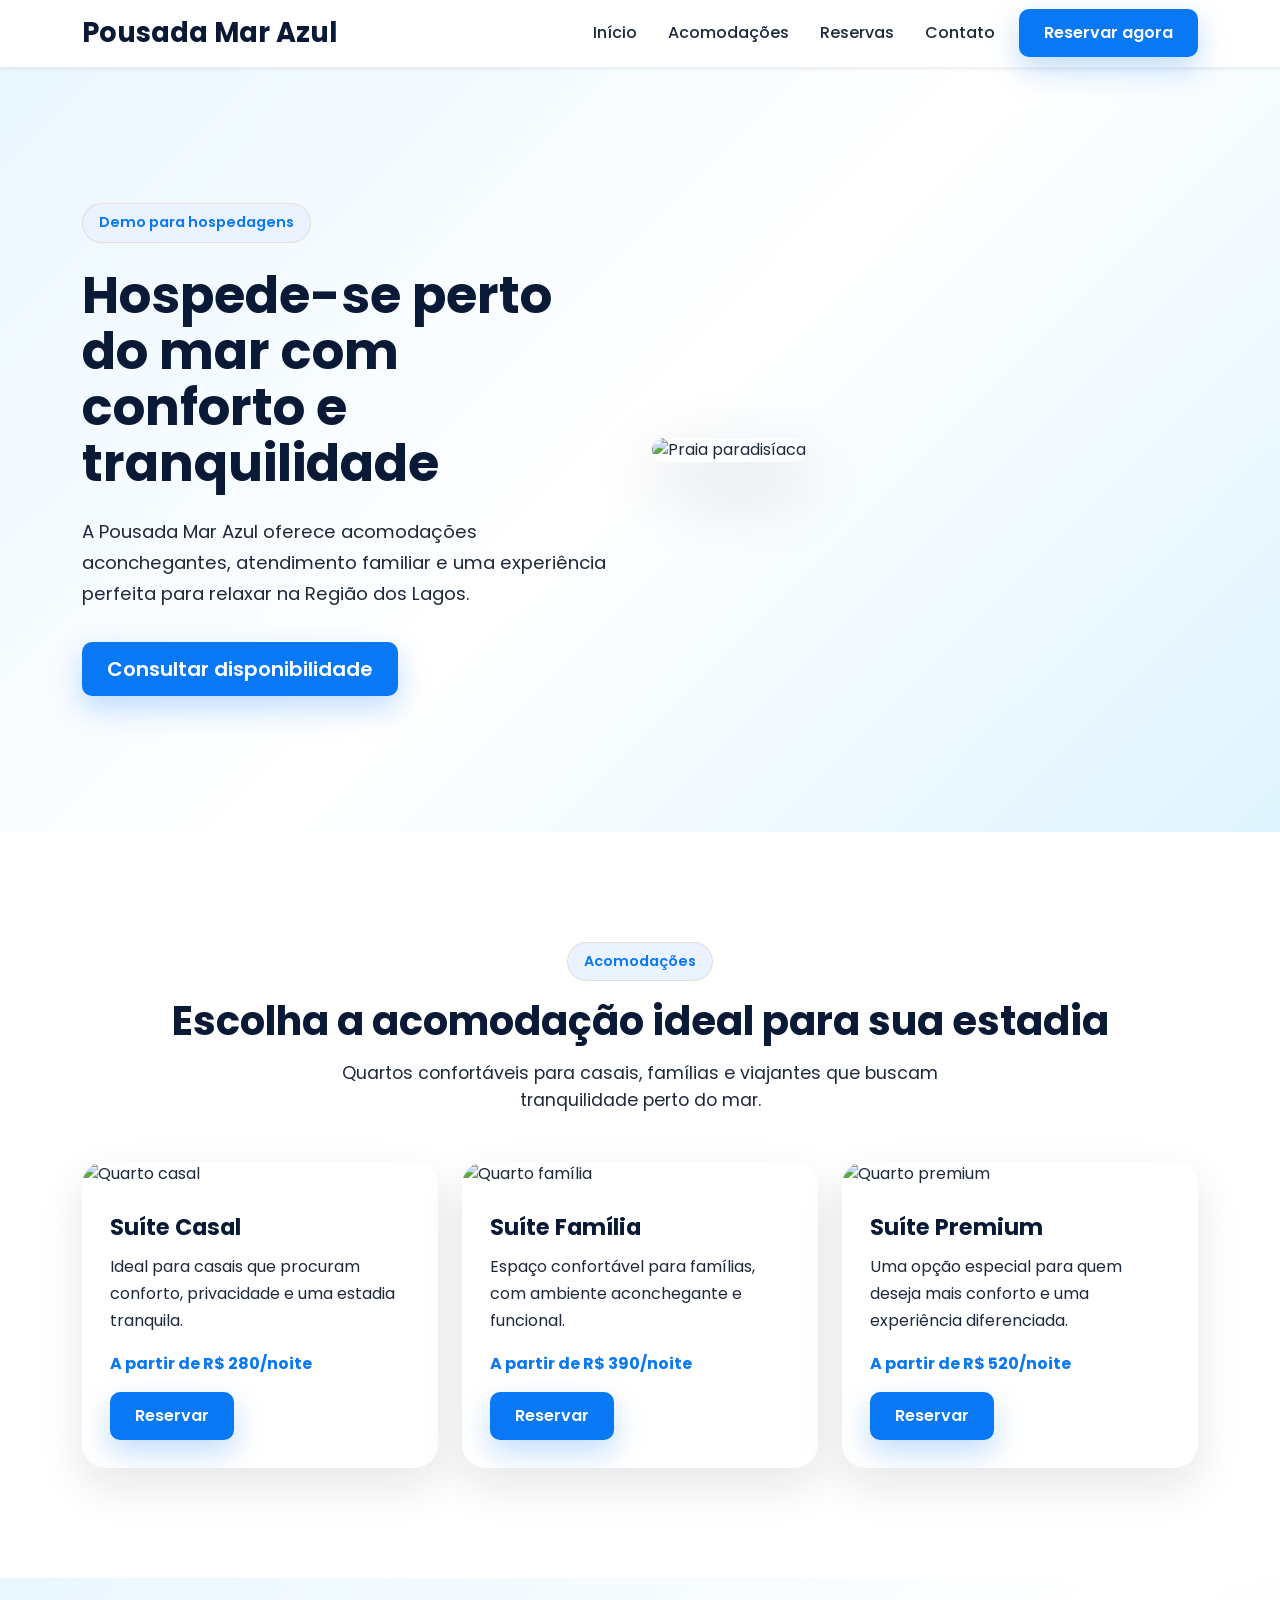
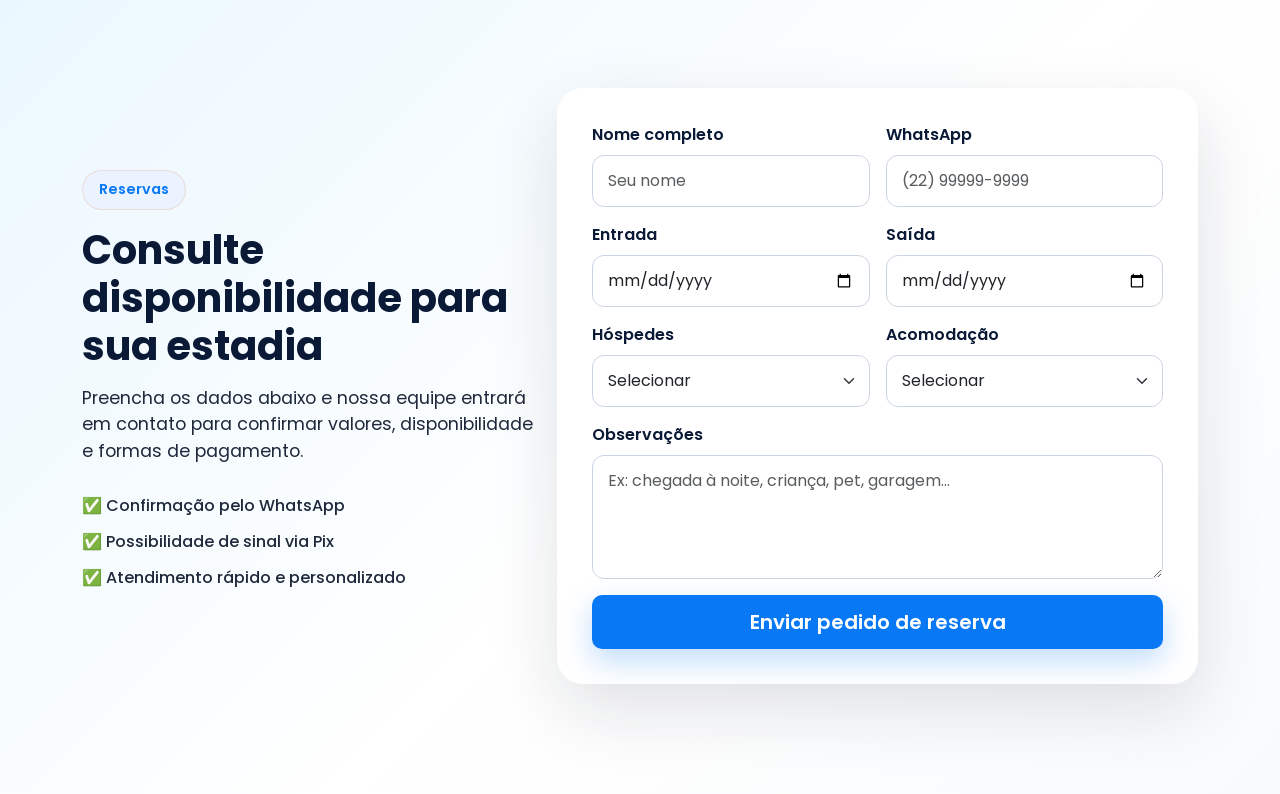
==== demo-pousada.html @ 4db0cc5f "feat: conectar formulario de reserva a whatsapp" ====
<!DOCTYPE html>
<html lang="pt-BR">

<head>

    <meta charset="UTF-8">
    <meta name="viewport" content="width=device-width, initial-scale=1.0">

    <title>Pousada Mar Azul | Demo PWPE</title>

    <!-- Fuente Poppins -->
    <link rel="preconnect" href="https://fonts.googleapis.com">
    <link rel="preconnect" href="https://fonts.gstatic.com" crossorigin>

    <link href="https://fonts.googleapis.com/css2?family=Poppins:wght@300;400;500;600;700&display=swap" rel="stylesheet">

    <!-- Bootstrap CSS -->
    <link href="https://cdn.jsdelivr.net/npm/bootstrap@5.3.7/dist/css/bootstrap.min.css" rel="stylesheet">

    <!-- Nuestro CSS -->
    <link rel="stylesheet" href="css/style.css?v=4">

</head>

<body>

    <!-- ================= NAVBAR POUSADA ================= -->

    <nav class="navbar navbar-expand-lg bg-white shadow-sm">

        <div class="container">

            <a class="navbar-brand fw-bold" href="#inicio">
                Pousada Mar Azul
            </a>

            <button class="navbar-toggler"
                type="button"
                data-bs-toggle="collapse"
                data-bs-target="#menuPousada">

                <span class="navbar-toggler-icon"></span>

            </button>

            <div class="collapse navbar-collapse" id="menuPousada">

                <ul class="navbar-nav ms-auto">

                    <li class="nav-item">
                        <a class="nav-link" href="#inicio">Início</a>
                    </li>

                    <li class="nav-item">
                        <a class="nav-link" href="#acomodacoes">Acomodações</a>
                    </li>

                    <li class="nav-item">
                        <a class="nav-link" href="#reservas">Reservas</a>
                    </li>

                    <li class="nav-item">
                        <a class="nav-link" href="#contato">Contato</a>
                    </li>

                </ul>

                <a href="#reservas" class="btn btn-primary ms-3">
                    Reservar agora
                </a>

            </div>

        </div>

    </nav>

    <!-- ================= HERO POUSADA ================= -->

    <section id="inicio" class="pousada-hero">

        <div class="container">

            <div class="row align-items-center">

                <div class="col-lg-6">

                    <span class="section-badge">
                        Demo para hospedagens
                    </span>

                    <h1 class="mt-4">
                        Hospede-se perto do mar com conforto e tranquilidade
                    </h1>

                    <p class="mt-4">
                        A Pousada Mar Azul oferece acomodações aconchegantes, atendimento familiar e uma experiência perfeita para relaxar na Região dos Lagos.
                    </p>

                    <a href="#reservas" class="btn btn-primary btn-lg mt-3">
                        Consultar disponibilidade
                    </a>

                </div>

                <div class="col-lg-6 mt-5 mt-lg-0">

                    <img src="https://images.unsplash.com/photo-1507525428034-b723cf961d3e?w=900"
                         alt="Praia paradisíaca"
                         class="img-fluid pousada-hero-img">

                </div>

            </div>

        </div>

    </section>

    <!-- ================= ACOMODAÇÕES ================= -->

    <section id="acomodacoes" class="rooms-section">

        <div class="container">

            <div class="text-center mb-5">

                <span class="section-badge">
                    Acomodações
                </span>

                <h2 class="section-title mt-3">
                    Escolha a acomodação ideal para sua estadia
                </h2>

                <p class="section-description">
                    Quartos confortáveis para casais, famílias e viajantes que buscam tranquilidade perto do mar.
                </p>

            </div>

            <div class="row g-4">

                <div class="col-12 col-md-6 col-lg-4">

                    <div class="room-card">

                        <img src="https://images.unsplash.com/photo-1566665797739-1674de7a421a?w=800"
                             alt="Quarto casal"
                             class="room-img">

                        <div class="room-content">

                            <h3>Suíte Casal</h3>

                            <p>
                                Ideal para casais que procuram conforto, privacidade e uma estadia tranquila.
                            </p>

                            <span>A partir de R$ 280/noite</span>

                            <a href="#reservas" class="btn btn-primary mt-3">
                                Reservar
                            </a>

                        </div>

                    </div>

                </div>

                <div class="col-12 col-md-6 col-lg-4">

                    <div class="room-card">

                        <img src="https://images.unsplash.com/photo-1590490360182-c33d57733427?w=800"
                             alt="Quarto família"
                             class="room-img">

                        <div class="room-content">

                            <h3>Suíte Família</h3>

                            <p>
                                Espaço confortável para famílias, com ambiente aconchegante e funcional.
                            </p>

                            <span>A partir de R$ 390/noite</span>

                            <a href="#reservas" class="btn btn-primary mt-3">
                                Reservar
                            </a>

                        </div>

                    </div>

                </div>

                <div class="col-12 col-md-6 col-lg-4">

                    <div class="room-card">

                        <img src="https://images.unsplash.com/photo-1611892440504-42a792e24d32?w=800"
                             alt="Quarto premium"
                             class="room-img">

                        <div class="room-content">

                            <h3>Suíte Premium</h3>

                            <p>
                                Uma opção especial para quem deseja mais conforto e uma experiência diferenciada.
                            </p>

                            <span>A partir de R$ 520/noite</span>

                            <a href="#reservas" class="btn btn-primary mt-3">
                                Reservar
                            </a>

                        </div>

                    </div>

                </div>

            </div>

        </div>

    </section>

    <!-- ================= RESERVAS ================= -->

    <section id="reservas" class="booking-section">

        <div class="container">

            <div class="row align-items-center">

                <div class="col-lg-5">

                    <span class="section-badge">
                        Reservas
                    </span>

                    <h2 class="section-title mt-3">
                        Consulte disponibilidade para sua estadia
                    </h2>

                    <p class="section-description text-start mx-0">
                        Preencha os dados abaixo e nossa equipe entrará em contato para confirmar valores, disponibilidade e formas de pagamento.
                    </p>

                    <div class="booking-info">

                        <p>
                            ✅ Confirmação pelo WhatsApp
                        </p>

                        <p>
                            ✅ Possibilidade de sinal via Pix
                        </p>

                        <p>
                            ✅ Atendimento rápido e personalizado
                        </p>

                    </div>

                </div>

                <div class="col-lg-7 mt-5 mt-lg-0">

                    <form class="booking-form" id="bookingForm">

                        <div class="row g-3">

                            <div class="col-12 col-md-6">

                                <label for="nomeReserva">
                                    Nome completo
                                </label>

                                <input type="text"
                                       class="form-control"
                                       id="nomeReserva"
                                       placeholder="Seu nome">

                            </div>

                            <div class="col-12 col-md-6">

                                <label for="whatsappReserva">
                                    WhatsApp
                                </label>

                                <input type="text"
                                       class="form-control"
                                       id="whatsappReserva"
                                       placeholder="(22) 99999-9999">

                            </div>

                            <div class="col-12 col-md-6">

                                <label for="entradaReserva">
                                    Entrada
                                </label>

                                <input type="date"
                                       class="form-control"
                                       id="entradaReserva">

                            </div>

                            <div class="col-12 col-md-6">

                                <label for="saidaReserva">
                                    Saída
                                </label>

                                <input type="date"
                                       class="form-control"
                                       id="saidaReserva">

                            </div>

                            <div class="col-12 col-md-6">

                                <label for="hospedesReserva">
                                    Hóspedes
                                </label>

                                <select class="form-select" id="hospedesReserva">
                                    <option selected>Selecionar</option>
                                    <option>1 hóspede</option>
                                    <option>2 hóspedes</option>
                                    <option>3 hóspedes</option>
                                    <option>4 hóspedes ou mais</option>
                                </select>

                            </div>

                            <div class="col-12 col-md-6">

                                <label for="acomodacaoReserva">
                                    Acomodação
                                </label>

                                <select class="form-select" id="acomodacaoReserva">
                                    <option selected>Selecionar</option>
                                    <option>Suíte Casal</option>
                                    <option>Suíte Família</option>
                                    <option>Suíte Premium</option>
                                </select>

                            </div>

                            <div class="col-12">

                                <label for="observacoesReserva">
                                    Observações
                                </label>

                                <textarea class="form-control"
                                          id="observacoesReserva"
                                          rows="4"
                                          placeholder="Ex: chegada à noite, criança, pet, garagem..."></textarea>

                            </div>

                            <div class="col-12">

                                <button type="button"
                                        class="btn btn-primary btn-lg w-100"
                                        id="btnEnviarReserva">
                                    Enviar pedido de reserva
                                </button>

                            </div>

                        </div>

                    </form>

                </div>

            </div>

        </div>

    </section>

    <!-- Bootstrap JS -->
    <script src="https://cdn.jsdelivr.net/npm/bootstrap@5.3.7/dist/js/bootstrap.bundle.min.js"></script>

    <!-- Nuestro JavaScript -->
    <script src="js/main.js"></script>

</body>

</html>
---- css/style.css ----
/* =====================================================
   PWPE Reservas
   Hoja de estilos principal
===================================================== */

/* ================= VARIABLES ================= */

:root {

    --color-primario: #0A1A36;
    --color-secundario: #0978F5;
    --color-acento: #E47D1F;
    --color-fondo: #F8FAFC;
    --color-texto: #1E293B;
    --color-blanco: #FFFFFF;

}

/* ================= GENERALES ================= */

html {
    scroll-behavior: smooth;
    color-scheme: light;
}

body {

    background: var(--color-fondo);
    color: var(--color-texto);
    font-family: 'Poppins', sans-serif;

}

/* ================= NAVBAR ================= */

.navbar {
    background-color: #FFFFFF !important;
    background: #FFFFFF !important;
    padding: 8px 0;
}

.navbar .container {
    background: transparent;
}

.navbar-brand {

    color: var(--color-primario) !important;

    font-size: 1.7rem;

}

.navbar-logo {
    height: 65px;
    width: auto;
}

.nav-link {

    color: var(--color-texto) !important;

    font-weight: 500;

    margin-left: 15px;

}

.nav-link:hover {

    color: var(--color-secundario) !important;

}

/* ================= BOTONES ================= */

.btn-primary {

    background: var(--color-secundario);
    border: none;
    padding: 12px 25px;
    border-radius: 10px;
    font-weight: 600;
    box-shadow: 0 12px 30px rgba(9, 120, 245, 0.25);
    transition: 0.3s ease;

}

.btn-primary:hover {

    background: #006BE0;
    transform: translateY(-2px);
    box-shadow: 0 18px 40px rgba(9, 120, 245, 0.35);

}

/* ================= HERO ================= */

.hero-section {
    min-height: 85vh;
    display: flex;
    align-items: center;
    background: linear-gradient(135deg, #0A1A36 0%, #12325F 60%, #0866D8 100%);
    color: var(--color-blanco);
    padding: 80px 0;
}

.hero-badge {
    display: inline-block;
    background: rgba(255, 255, 255, 0.12);
    border: 1px solid rgba(228, 125, 31, 0.35);
    color: var(--color-blanco);
    padding: 8px 16px;
    border-radius: 999px;
    font-size: 0.9rem;
    font-weight: 500;
}

.hero-section h1 {
    line-height: 1.05;
    max-width: 800px;
}

.hero-section p {
    max-width: 650px;
    color: #E2E8F0;
}

.hero-img {
    border-radius: 24px;
    box-shadow: 0 25px 60px rgba(0, 0, 0, 0.35);


}

/* ================= BENEFÍCIOS ================= */

.benefits-section {
    padding: 110px 0;
    background: var(--color-fondo);
}

.section-badge {
    display: inline-block;
    background: #EAF3FF;
    color: var(--color-secundario);
    border: 1px solid rgba(228, 125, 31, 0.18);
    padding: 8px 16px;
    border-radius: 999px;
    font-size: 0.9rem;
    font-weight: 600;
}

.section-title {
    color: var(--color-primario);
    font-size: 2.5rem;
    font-weight: 700;
}

.section-description {
    max-width: 700px;
    margin: 15px auto 0;
    color: var(--color-texto);
    font-size: 1.1rem;
}

.benefit-card {
    background: var(--color-blanco);
    padding: 35px;
    border-radius: 22px;
    height: 100%;
    box-shadow: 0 15px 40px rgba(15, 23, 42, 0.08);
    transition: 0.3s ease;
}

.benefit-card:hover {
    transform: translateY(-8px);
    box-shadow: 0 25px 60px rgba(15, 23, 42, 0.12);
}

.benefit-icon {
    width: 60px;
    height: 60px;
    display: flex;
    align-items: center;
    justify-content: center;
    background: #E0F2FE;
    border-radius: 16px;
    font-size: 1.8rem;
    margin-bottom: 25px;
}

.benefit-card h3 {
    color: var(--color-primario);
    font-size: 1.4rem;
    font-weight: 700;
    margin-bottom: 15px;
}

.benefit-card p {
    color: var(--color-texto);
    line-height: 1.7;
    margin: 0;
}

/* ================= COMO FUNCIONA ================= */

.how-section {
    padding: 110px 0;
    background: var(--color-blanco);
}

.steps-wrapper {
    display: flex;
    flex-direction: column;
    gap: 25px;
}

.step-item {
    display: flex;
    gap: 25px;
    background: var(--color-fondo);
    padding: 30px;
    border-radius: 22px;
    box-shadow: 0 15px 40px rgba(15, 23, 42, 0.06);
}

.step-number {
    min-width: 65px;
    height: 65px;
    display: flex;
    align-items: center;
    justify-content: center;
    background: var(--color-primario);
    color: var(--color-blanco);
    border-radius: 18px;
    font-weight: 700;
    font-size: 1.2rem;
}

.step-item h3 {
    color: var(--color-primario);
    font-size: 1.3rem;
    font-weight: 700;
    margin-bottom: 10px;
}

.step-item p {
    margin: 0;
    color: var(--color-texto);
    line-height: 1.7;
}

/* ================= CTA FINAL ================= */

.cta-section {
    padding: 100px 0;
    background: var(--color-fondo);
}

.cta-box {
    background: linear-gradient(135deg, #0A1A36 0%, #12325F 60%, #0866D8 100%);
    color: var(--color-blanco);
    padding: 60px 40px;
    border-radius: 30px;
    box-shadow: 0 25px 70px rgba(15, 23, 42, 0.20);
}

.cta-box h2 {
    max-width: 850px;
    margin: 25px auto 20px;
    font-size: 2.7rem;
    font-weight: 700;
    line-height: 1.15;
}

.cta-box p {
    max-width: 700px;
    margin: 0 auto 30px;
    color: #E2E8F0;
    font-size: 1.1rem;
    line-height: 1.7;
}

/* ================= FOOTER ================= */

.footer-section {
    background: var(--color-primario);
    color: var(--color-blanco);
    padding: 70px 0 25px;
}

.footer-section h3 {
    font-size: 1.7rem;
    font-weight: 700;
    margin-bottom: 15px;
}

.footer-section h4 {
    font-size: 1.1rem;
    font-weight: 700;
    margin-bottom: 20px;
}

.footer-section p {
    color: #CBD5E1;
    line-height: 1.7;
    margin-bottom: 0;
}

.footer-section ul {
    list-style: none;
    padding: 0;
    margin: 0;
}

.footer-section ul li {
    margin-bottom: 10px;
}

.footer-section ul li a {
    color: #CBD5E1;
    text-decoration: none;
    transition: 0.3s ease;
}

.footer-section ul li a:hover {
    color: var(--color-secundario);
}

.footer-whatsapp {
    display: inline-block;
    margin-top: 15px;
    color: var(--color-blanco);
    background: var(--color-secundario);
    padding: 12px 22px;
    border-radius: 10px;
    text-decoration: none;
    font-weight: 600;
    transition: 0.3s ease;
}

.footer-whatsapp:hover {
    background: #0284C7;
    color: var(--color-blanco);
}

.footer-bottom {
    border-top: 1px solid rgba(255, 255, 255, 0.12);
    margin-top: 50px;
    padding-top: 25px;
    text-align: center;
}

.footer-bottom p {
    font-size: 0.9rem;
}

/* ================= PARA QUEM É ================= */

.audience-section {
    padding: 110px 0;
    background: var(--color-blanco);
}

.audience-card {
    background: var(--color-fondo);
    padding: 30px;
    border-radius: 22px;
    height: 100%;
    display: flex;
    align-items: center;
    gap: 18px;
    box-shadow: 0 12px 35px rgba(15, 23, 42, 0.05);
    transition: 0.3s ease;
}

.audience-card:hover {
    transform: translateY(-6px);
    box-shadow: 0 22px 50px rgba(15, 23, 42, 0.10);
}

.audience-card span {
    width: 58px;
    height: 58px;
    min-width: 58px;
    display: flex;
    align-items: center;
    justify-content: center;
    background: #E0F2FE;
    border-radius: 16px;
    font-size: 1.7rem;
}

.audience-card h3 {
    margin: 0;
    color: var(--color-primario);
    font-size: 1.2rem;
    font-weight: 700;
}

/* ================= RESPONSIVE ================= */

@media (max-width: 768px) {

    .navbar {
        padding: 10px 0;
    }

    .navbar .container {
        align-items: center;
    }

    .navbar-logo {
        height: 46px;
        width: auto;
    }

    .navbar-toggler {
        padding: 8px 12px;
        border-radius: 10px;
    }

    .navbar-collapse {
    background: var(--color-blanco);
    width: 100%;
    margin-top: 15px;
    padding: 16px 18px;
    border-radius: 18px;
    box-shadow: 0 20px 50px rgba(15, 23, 42, 0.12);
}

    .navbar-nav {
        gap: 6px;
    }

    .nav-link {
        margin-left: 0;
        padding: 8px 0;
    }

   .navbar .btn {
    margin-left: 0 !important;
    margin-right: 0;
    margin-top: 15px;
    width: fit-content;
    display: inline-block;
}
    .hero-section {
        padding: 80px 0;
        text-align: center;
    }

    .hero-section h1 {
        font-size: 2.4rem;
    }

    .hero-section p {
        font-size: 1rem;
        margin-left: auto;
        margin-right: auto;
    }

    .hero-img {
        margin-top: 30px;
    }

    .hero-section .btn {
        margin-bottom: 20px;
    }

    .section-title {
        font-size: 2rem;
    }

    .section-description {
        font-size: 1rem;
    }

    .step-item {
        flex-direction: column;
    }

    .cta-box {
        padding: 45px 25px;
    }

    .cta-box h2 {
        font-size: 2rem;
    }

}






/* ================= DEMO POUSADA ================= */

.pousada-hero {
    min-height: 85vh;
    display: flex;
    align-items: center;
    background: linear-gradient(135deg, #EAF7FF 0%, #FFFFFF 50%, #DFF4FF 100%);
    padding: 90px 0;
}

.pousada-hero h1 {
    color: var(--color-primario);
    font-size: 3.2rem;
    font-weight: 700;
    line-height: 1.1;
}

.pousada-hero p {
    color: var(--color-texto);
    font-size: 1.15rem;
    line-height: 1.7;
    max-width: 600px;
}

.pousada-hero-img {
    border-radius: 28px;
    box-shadow: 0 25px 70px rgba(15, 23, 42, 0.18);
}

/* ================= ACOMODAÇÕES DEMO ================= */

.rooms-section {
    padding: 110px 0;
    background: var(--color-blanco);
}

.room-card {
    background: var(--color-blanco);
    border-radius: 24px;
    overflow: hidden;
    box-shadow: 0 18px 45px rgba(15, 23, 42, 0.10);
    height: 100%;
    transition: 0.3s ease;
}

.room-card:hover {
    transform: translateY(-8px);
    box-shadow: 0 28px 65px rgba(15, 23, 42, 0.15);
}

.room-img {
    width: 100%;
    height: 240px;
    object-fit: cover;
}

.room-content {
    padding: 28px;
}

.room-content h3 {
    color: var(--color-primario);
    font-size: 1.4rem;
    font-weight: 700;
    margin-bottom: 12px;
}

.room-content p {
    color: var(--color-texto);
    line-height: 1.7;
    margin-bottom: 18px;
}

.room-content span {
    display: block;
    color: var(--color-secundario);
    font-weight: 700;
}


/* ================= RESERVAS DEMO ================= */

.booking-section {
    padding: 110px 0;
    background: linear-gradient(135deg, #EAF7FF 0%, #FFFFFF 55%, #F8FAFC 100%);
}

.booking-info {
    margin-top: 30px;
}

.booking-info p {
    margin-bottom: 12px;
    color: var(--color-texto);
    font-weight: 500;
}

.booking-form {
    background: var(--color-blanco);
    padding: 35px;
    border-radius: 26px;
    box-shadow: 0 25px 70px rgba(15, 23, 42, 0.12);
}

.booking-form label {
    color: var(--color-primario);
    font-weight: 600;
    margin-bottom: 8px;
}

.booking-form .form-control,
.booking-form .form-select {
    padding: 13px 15px;
    border-radius: 12px;
    border: 1px solid #CBD5E1;
}

.booking-form .form-control:focus,
.booking-form .form-select:focus {
    border-color: var(--color-secundario);
    box-shadow: 0 0 0 4px rgba(9, 120, 245, 0.12);
}
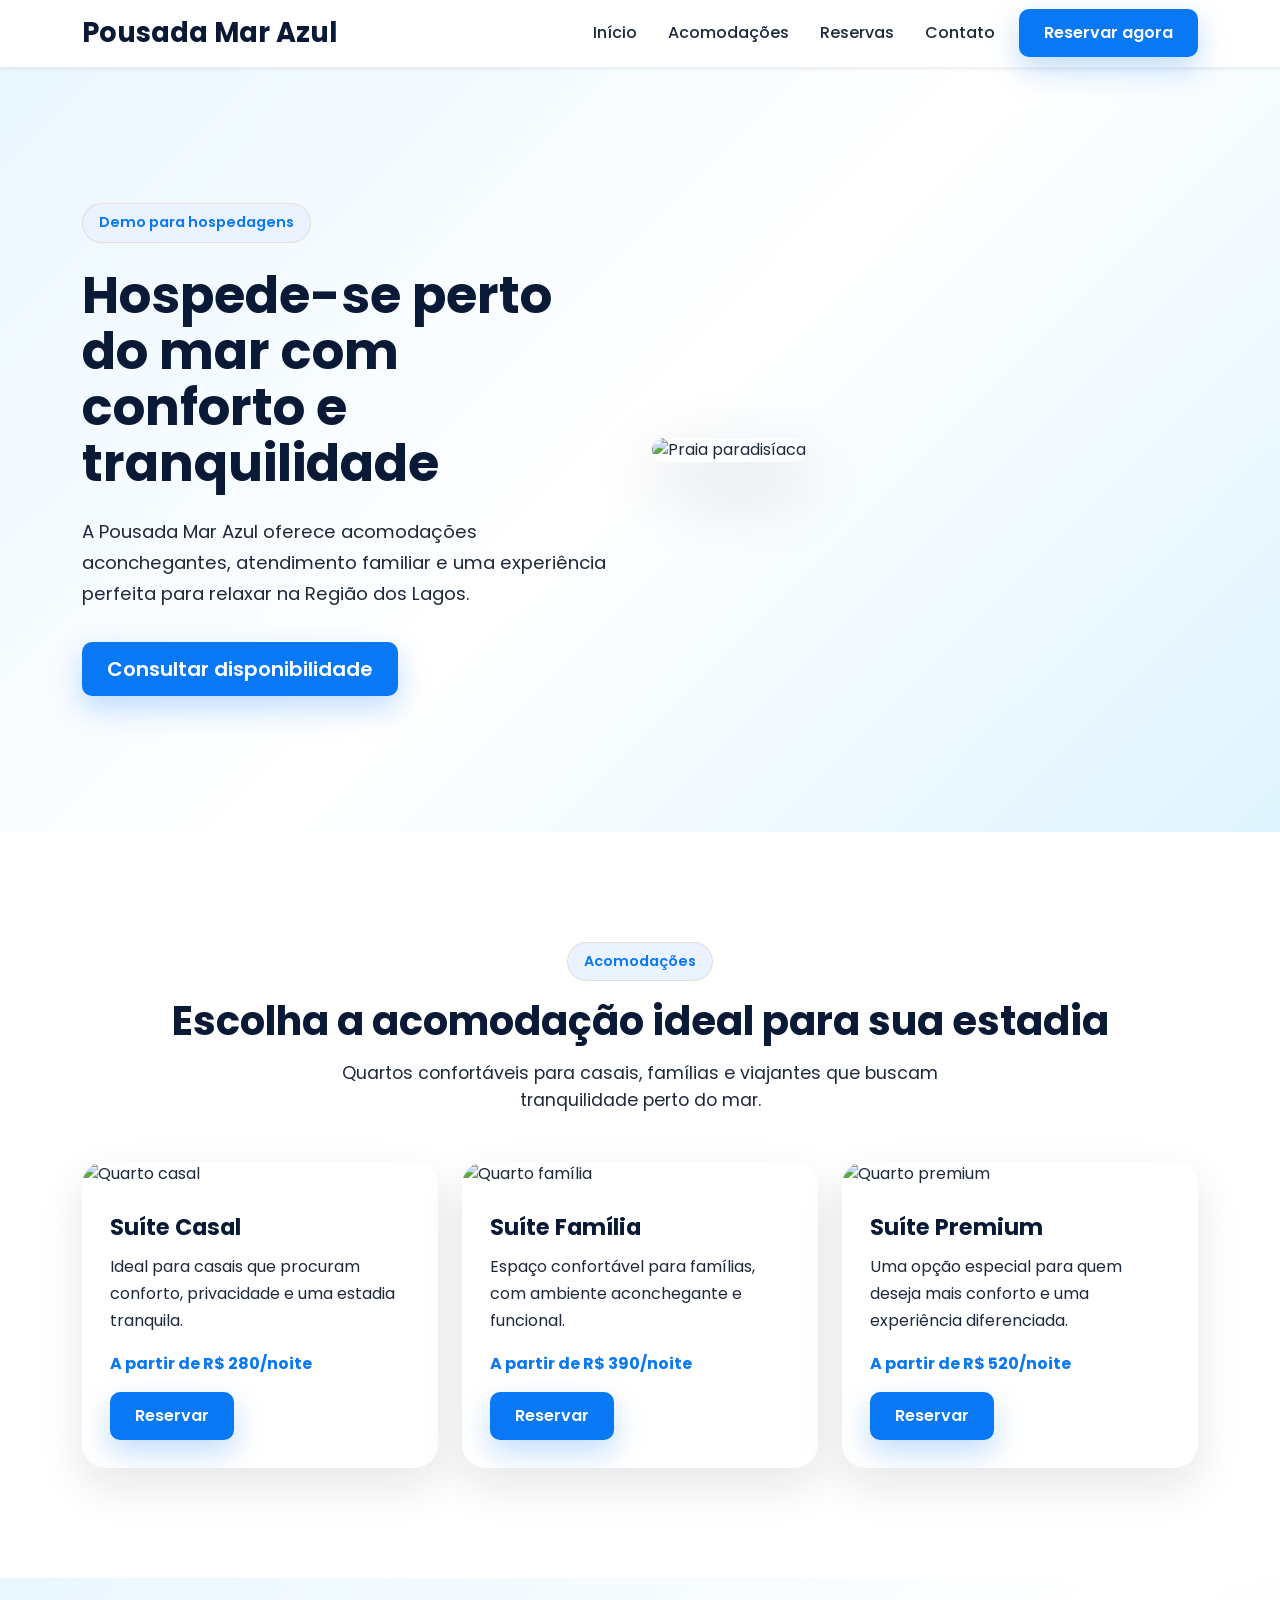
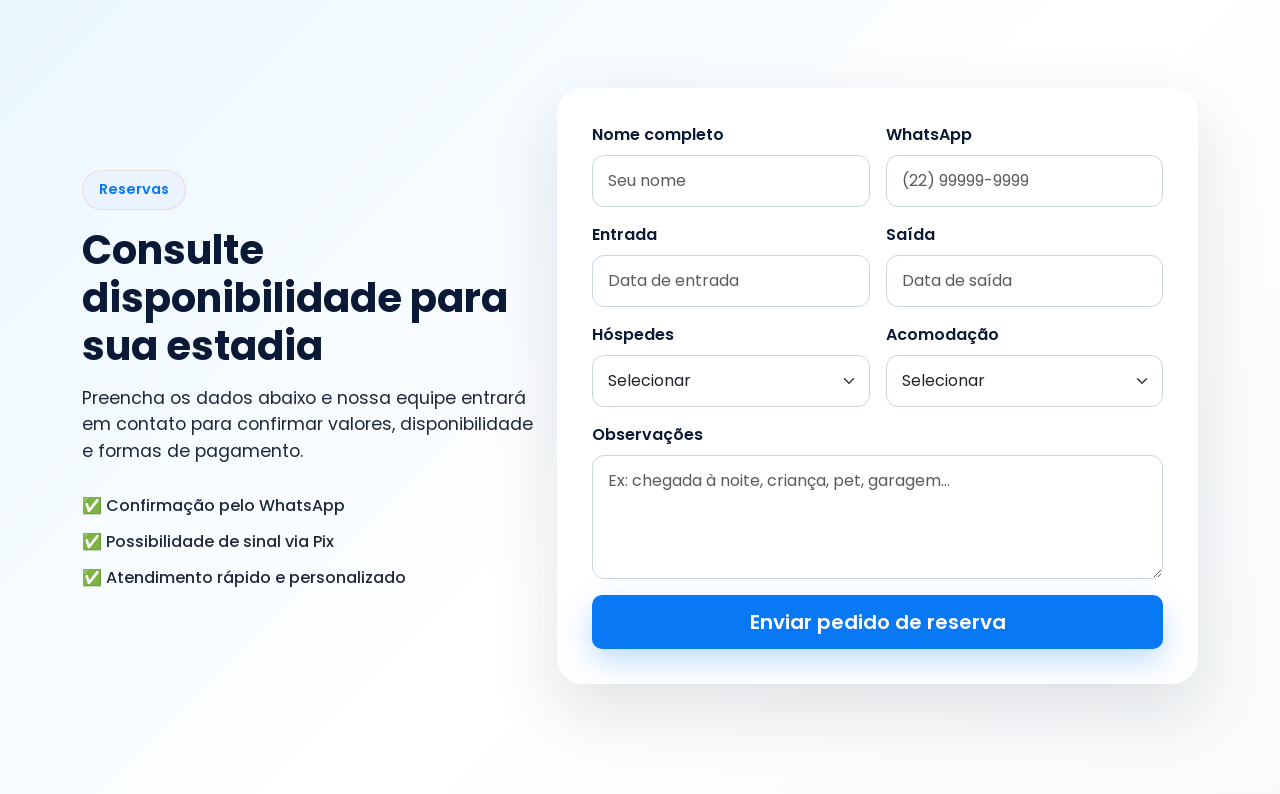
==== commit 1e7e7504: "style: mejorar calendario de reservas" ====
--- a/demo-pousada.html
+++ b/demo-pousada.html
@@ -17,6 +17,9 @@
     <!-- Bootstrap CSS -->
     <link href="https://cdn.jsdelivr.net/npm/bootstrap@5.3.7/dist/css/bootstrap.min.css" rel="stylesheet">
 
+    <!-- Calendario moderno -->
+<link rel="stylesheet" href="https://cdn.jsdelivr.net/npm/flatpickr/dist/flatpickr.min.css">
+<link rel="stylesheet" href="https://cdn.jsdelivr.net/npm/flatpickr/dist/themes/material_blue.css">
     <!-- Nuestro CSS -->
     <link rel="stylesheet" href="css/style.css?v=4">
 
@@ -231,171 +234,180 @@
 
     </section>
 
-    <!-- ================= RESERVAS ================= -->
-
-    <section id="reservas" class="booking-section">
-
-        <div class="container">
-
-            <div class="row align-items-center">
-
-                <div class="col-lg-5">
-
-                    <span class="section-badge">
-                        Reservas
-                    </span>
-
-                    <h2 class="section-title mt-3">
-                        Consulte disponibilidade para sua estadia
-                    </h2>
-
-                    <p class="section-description text-start mx-0">
-                        Preencha os dados abaixo e nossa equipe entrará em contato para confirmar valores, disponibilidade e formas de pagamento.
+   <!-- ================= RESERVAS ================= -->
+
+<section id="reservas" class="booking-section">
+
+    <div class="container">
+
+        <div class="row align-items-center">
+
+            <div class="col-lg-5">
+
+                <span class="section-badge">
+                    Reservas
+                </span>
+
+                <h2 class="section-title mt-3">
+                    Consulte disponibilidade para sua estadia
+                </h2>
+
+                <p class="section-description text-start mx-0">
+                    Preencha os dados abaixo e nossa equipe entrará em contato para confirmar valores, disponibilidade e formas de pagamento.
+                </p>
+
+                <div class="booking-info">
+
+                    <p>
+                        ✅ Confirmação pelo WhatsApp
                     </p>
 
-                    <div class="booking-info">
-
-                        <p>
-                            ✅ Confirmação pelo WhatsApp
-                        </p>
-
-                        <p>
-                            ✅ Possibilidade de sinal via Pix
-                        </p>
-
-                        <p>
-                            ✅ Atendimento rápido e personalizado
-                        </p>
+                    <p>
+                        ✅ Possibilidade de sinal via Pix
+                    </p>
+
+                    <p>
+                        ✅ Atendimento rápido e personalizado
+                    </p>
+
+                </div>
+
+            </div>
+
+            <div class="col-lg-7 mt-5 mt-lg-0">
+
+                <form class="booking-form" id="bookingForm">
+
+                    <div class="row g-3">
+
+                        <div class="col-12 col-md-6">
+
+                            <label for="nomeReserva">
+                                Nome completo
+                            </label>
+
+                            <input type="text"
+                                   class="form-control"
+                                   id="nomeReserva"
+                                   placeholder="Seu nome">
+
+                        </div>
+
+                        <div class="col-12 col-md-6">
+
+                            <label for="whatsappReserva">
+                                WhatsApp
+                            </label>
+
+                            <input type="text"
+                                   class="form-control"
+                                   id="whatsappReserva"
+                                   placeholder="(22) 99999-9999">
+
+                        </div>
+
+                        <div class="col-12 col-md-6">
+
+                            <label for="entradaReserva">
+                                Entrada
+                            </label>
+
+                            <input type="text"
+                                   class="form-control datepicker"
+                                   id="entradaReserva"
+                                   placeholder="Data de entrada"
+                                   readonly>
+
+                        </div>
+
+                        <div class="col-12 col-md-6">
+
+                            <label for="saidaReserva">
+                                Saída
+                            </label>
+
+                            <input type="text"
+                                   class="form-control datepicker"
+                                   id="saidaReserva"
+                                   placeholder="Data de saída"
+                                   readonly>
+
+                        </div>
+
+                        <div class="col-12 col-md-6">
+
+                            <label for="hospedesReserva">
+                                Hóspedes
+                            </label>
+
+                            <select class="form-select" id="hospedesReserva">
+                                <option selected>Selecionar</option>
+                                <option>1 hóspede</option>
+                                <option>2 hóspedes</option>
+                                <option>3 hóspedes</option>
+                                <option>4 hóspedes ou mais</option>
+                            </select>
+
+                        </div>
+
+                        <div class="col-12 col-md-6">
+
+                            <label for="acomodacaoReserva">
+                                Acomodação
+                            </label>
+
+                            <select class="form-select" id="acomodacaoReserva">
+                                <option selected>Selecionar</option>
+                                <option>Suíte Casal</option>
+                                <option>Suíte Família</option>
+                                <option>Suíte Premium</option>
+                            </select>
+
+                        </div>
+
+                        <div class="col-12">
+
+                            <label for="observacoesReserva">
+                                Observações
+                            </label>
+
+                            <textarea class="form-control"
+                                      id="observacoesReserva"
+                                      rows="4"
+                                      placeholder="Ex: chegada à noite, criança, pet, garagem..."></textarea>
+
+                        </div>
+
+                        <div class="col-12">
+
+                            <button type="button"
+                                    class="btn btn-primary btn-lg w-100"
+                                    id="btnEnviarReserva">
+                                Enviar pedido de reserva
+                            </button>
+
+                        </div>
 
                     </div>
 
-                </div>
-
-                <div class="col-lg-7 mt-5 mt-lg-0">
-
-                    <form class="booking-form" id="bookingForm">
-
-                        <div class="row g-3">
-
-                            <div class="col-12 col-md-6">
-
-                                <label for="nomeReserva">
-                                    Nome completo
-                                </label>
-
-                                <input type="text"
-                                       class="form-control"
-                                       id="nomeReserva"
-                                       placeholder="Seu nome">
-
-                            </div>
-
-                            <div class="col-12 col-md-6">
-
-                                <label for="whatsappReserva">
-                                    WhatsApp
-                                </label>
-
-                                <input type="text"
-                                       class="form-control"
-                                       id="whatsappReserva"
-                                       placeholder="(22) 99999-9999">
-
-                            </div>
-
-                            <div class="col-12 col-md-6">
-
-                                <label for="entradaReserva">
-                                    Entrada
-                                </label>
-
-                                <input type="date"
-                                       class="form-control"
-                                       id="entradaReserva">
-
-                            </div>
-
-                            <div class="col-12 col-md-6">
-
-                                <label for="saidaReserva">
-                                    Saída
-                                </label>
-
-                                <input type="date"
-                                       class="form-control"
-                                       id="saidaReserva">
-
-                            </div>
-
-                            <div class="col-12 col-md-6">
-
-                                <label for="hospedesReserva">
-                                    Hóspedes
-                                </label>
-
-                                <select class="form-select" id="hospedesReserva">
-                                    <option selected>Selecionar</option>
-                                    <option>1 hóspede</option>
-                                    <option>2 hóspedes</option>
-                                    <option>3 hóspedes</option>
-                                    <option>4 hóspedes ou mais</option>
-                                </select>
-
-                            </div>
-
-                            <div class="col-12 col-md-6">
-
-                                <label for="acomodacaoReserva">
-                                    Acomodação
-                                </label>
-
-                                <select class="form-select" id="acomodacaoReserva">
-                                    <option selected>Selecionar</option>
-                                    <option>Suíte Casal</option>
-                                    <option>Suíte Família</option>
-                                    <option>Suíte Premium</option>
-                                </select>
-
-                            </div>
-
-                            <div class="col-12">
-
-                                <label for="observacoesReserva">
-                                    Observações
-                                </label>
-
-                                <textarea class="form-control"
-                                          id="observacoesReserva"
-                                          rows="4"
-                                          placeholder="Ex: chegada à noite, criança, pet, garagem..."></textarea>
-
-                            </div>
-
-                            <div class="col-12">
-
-                                <button type="button"
-                                        class="btn btn-primary btn-lg w-100"
-                                        id="btnEnviarReserva">
-                                    Enviar pedido de reserva
-                                </button>
-
-                            </div>
-
-                        </div>
-
-                    </form>
-
-                </div>
+                </form>
 
             </div>
 
         </div>
 
-    </section>
+    </div>
+
+</section>
+
 
     <!-- Bootstrap JS -->
     <script src="https://cdn.jsdelivr.net/npm/bootstrap@5.3.7/dist/js/bootstrap.bundle.min.js"></script>
 
+<!-- Calendario moderno -->
+<script src="https://cdn.jsdelivr.net/npm/flatpickr"></script>
+<script src="https://cdn.jsdelivr.net/npm/flatpickr/dist/l10n/pt.js"></script>
+
     <!-- Nuestro JavaScript -->
     <script src="js/main.js"></script>
 
--- a/css/style.css
+++ b/css/style.css
@@ -617,4 +617,65 @@
 .booking-form .form-select:focus {
     border-color: var(--color-secundario);
     box-shadow: 0 0 0 4px rgba(9, 120, 245, 0.12);
+}
+
+/* ================= CALENDARIO PERSONALIZADO ================= */
+
+.flatpickr-calendar {
+    border: none !important;
+    border-radius: 18px !important;
+    overflow: hidden;
+    box-shadow: 0 25px 70px rgba(15, 23, 42, 0.20) !important;
+    font-family: 'Poppins', sans-serif !important;
+}
+
+.flatpickr-months {
+    background: var(--color-primario) !important;
+}
+
+.flatpickr-month,
+.flatpickr-current-month,
+.flatpickr-current-month .flatpickr-monthDropdown-months,
+.flatpickr-current-month input.cur-year {
+    color: var(--color-blanco) !important;
+    font-weight: 600 !important;
+}
+
+.flatpickr-weekdays {
+    background: var(--color-primario) !important;
+}
+
+span.flatpickr-weekday {
+    color: var(--color-blanco) !important;
+    font-weight: 600 !important;
+}
+
+.flatpickr-day {
+    border-radius: 12px !important;
+    color: var(--color-texto);
+}
+
+.flatpickr-day:hover {
+    background: rgba(9, 120, 245, 0.12) !important;
+    border-color: transparent !important;
+}
+
+.flatpickr-day.today {
+    border-color: var(--color-secundario) !important;
+    color: var(--color-secundario) !important;
+    font-weight: 700;
+}
+
+.flatpickr-day.selected,
+.flatpickr-day.startRange,
+.flatpickr-day.endRange {
+    background: var(--color-secundario) !important;
+    border-color: var(--color-secundario) !important;
+    color: var(--color-blanco) !important;
+}
+
+.flatpickr-prev-month,
+.flatpickr-next-month {
+    color: var(--color-blanco) !important;
+    fill: var(--color-blanco) !important;
 }
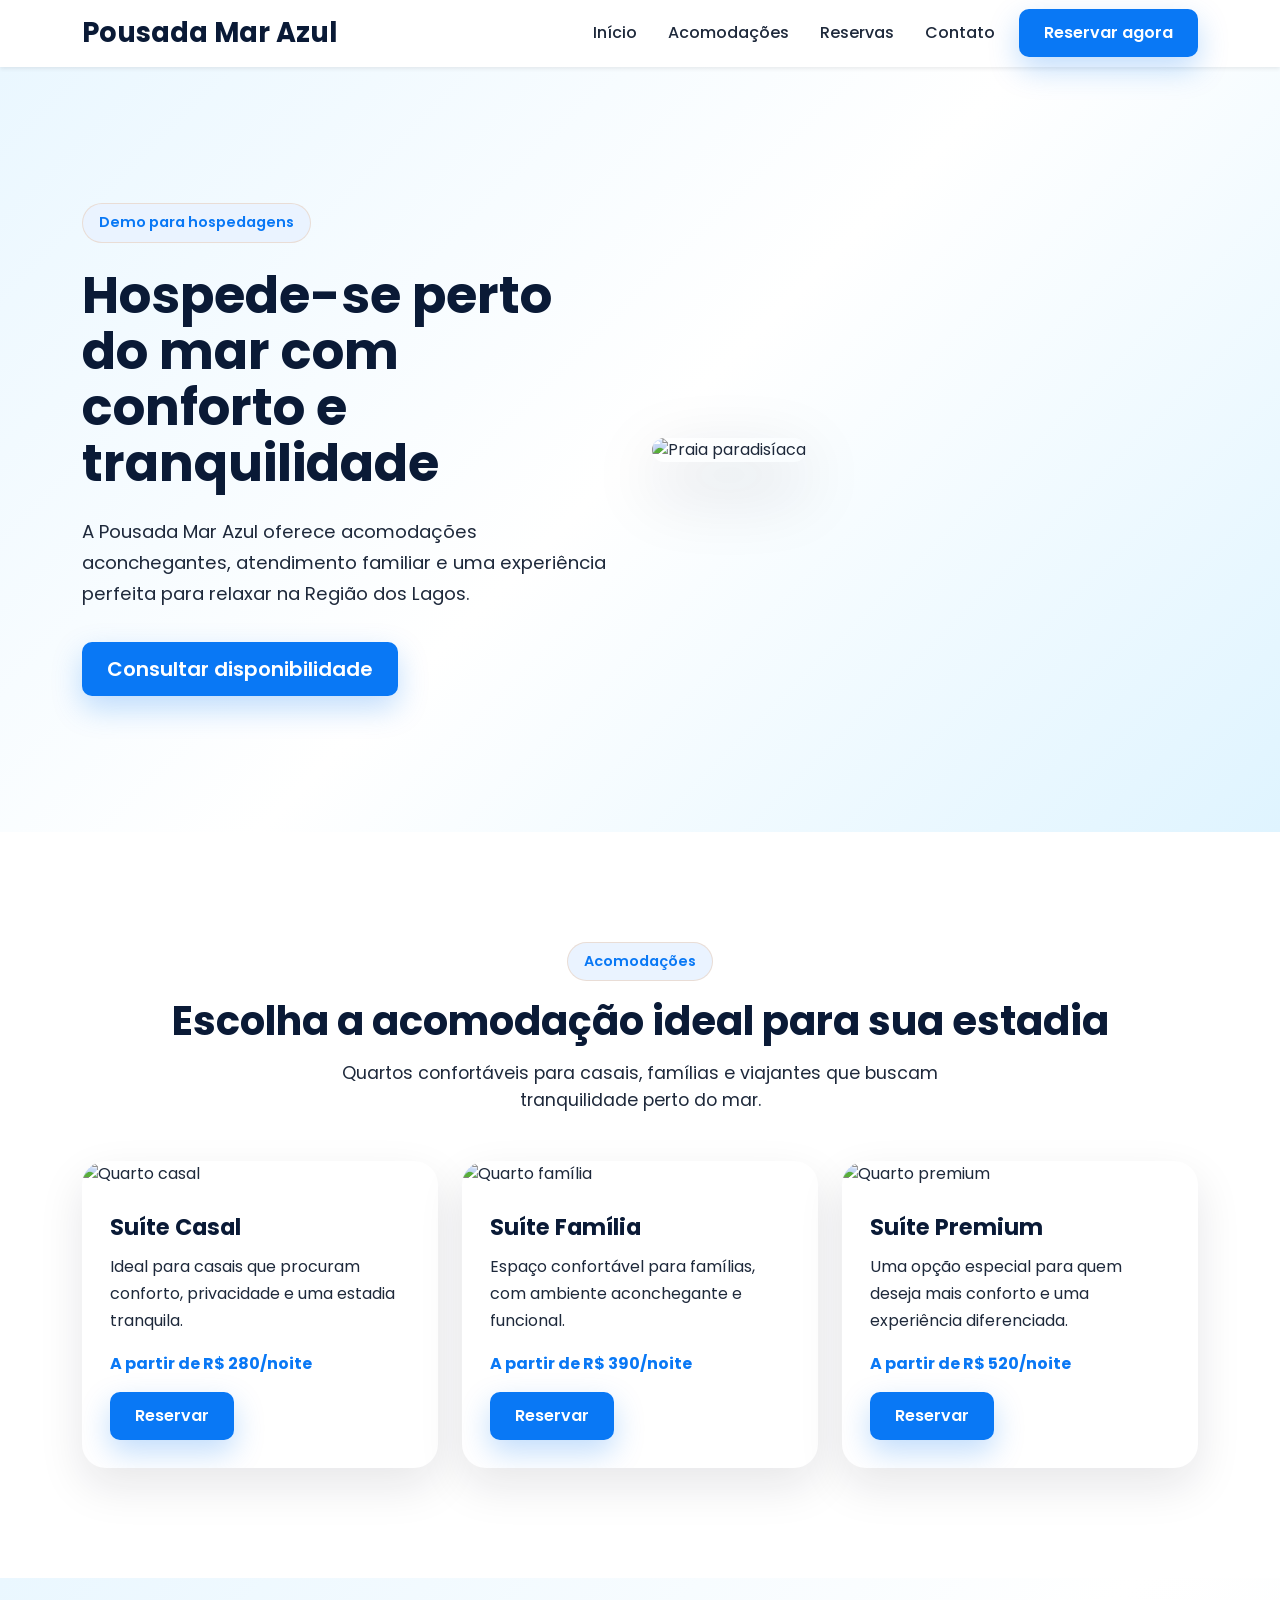
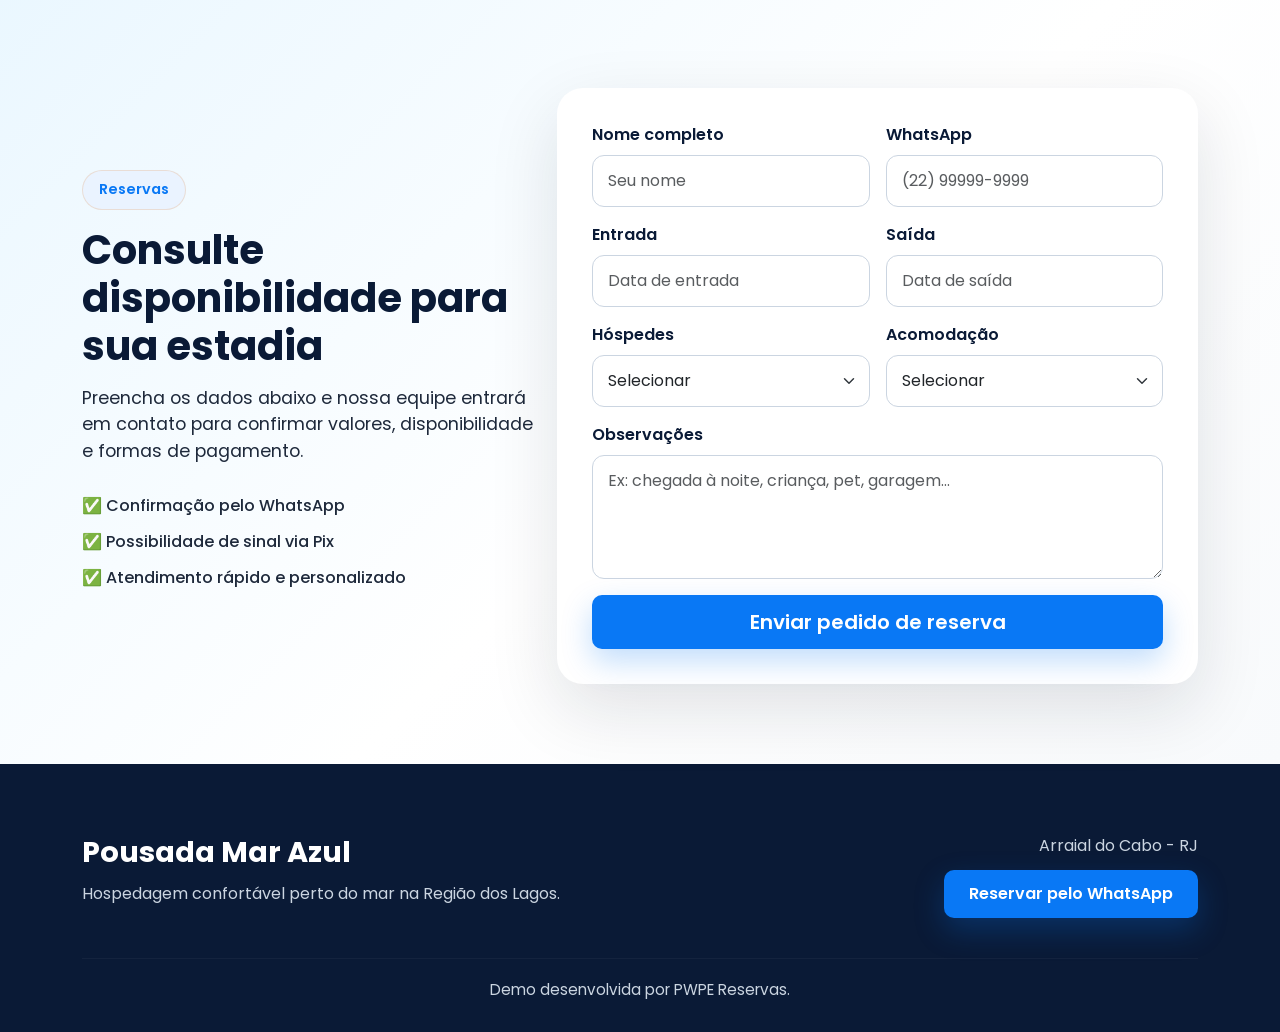
==== commit fbabb280: "feat: agregar footer a demo de pousada" ====
--- a/demo-pousada.html
+++ b/demo-pousada.html
@@ -400,6 +400,56 @@
 
 </section>
 
+<!-- ================= FOOTER POUSADA ================= -->
+
+<footer id="contato" class="pousada-footer">
+
+    <div class="container">
+
+        <div class="row align-items-center">
+
+            <div class="col-lg-6">
+
+                <h3>
+                    Pousada Mar Azul
+                </h3>
+
+                <p>
+                    Hospedagem confortável perto do mar na Região dos Lagos.
+                </p>
+
+            </div>
+
+            <div class="col-lg-6 text-lg-end mt-4 mt-lg-0">
+
+                <p>
+                    Arraial do Cabo - RJ
+                </p>
+
+                <a href="https://api.whatsapp.com/send?phone=5522992231382&text=Olá,%20gostaria%20de%20consultar%20uma%20reserva%20na%20Pousada%20Mar%20Azul."
+                   target="_blank"
+                   class="btn btn-primary">
+                    Reservar pelo WhatsApp
+                </a>
+
+            </div>
+
+        </div>
+
+        <hr>
+
+        <div class="footer-demo-copy">
+
+            <p>
+                Demo desenvolvida por PWPE Reservas.
+            </p>
+
+        </div>
+
+    </div>
+
+</footer>
+
 
     <!-- Bootstrap JS -->
     <script src="https://cdn.jsdelivr.net/npm/bootstrap@5.3.7/dist/js/bootstrap.bundle.min.js"></script>
--- a/css/style.css
+++ b/css/style.css
@@ -579,7 +579,7 @@
 /* ================= RESERVAS DEMO ================= */
 
 .booking-section {
-    padding: 110px 0;
+    padding: 110px 0 80px;
     background: linear-gradient(135deg, #EAF7FF 0%, #FFFFFF 55%, #F8FAFC 100%);
 }
 
@@ -678,4 +678,52 @@
 .flatpickr-next-month {
     color: var(--color-blanco) !important;
     fill: var(--color-blanco) !important;
+}
+
+/* ================= BOTÓN DEMO HERO ================= */
+
+.btn-demo-hero {
+    color: var(--color-blanco);
+    border: 1px solid rgba(255, 255, 255, 0.55);
+    background: rgba(255, 255, 255, 0.08);
+    backdrop-filter: blur(8px);
+}
+
+.btn-demo-hero:hover {
+    color: var(--color-primario);
+    background: var(--color-blanco);
+    border-color: var(--color-blanco);
+}
+
+/* ================= FOOTER POUSADA ================= */
+
+.pousada-footer {
+    padding: 70px 0 30px;
+    background: var(--color-primario);
+    color: var(--color-blanco);
+}
+
+.pousada-footer h3 {
+    font-size: 1.8rem;
+    font-weight: 700;
+    margin-bottom: 12px;
+}
+
+.pousada-footer p {
+    color: #CBD5E1;
+    margin-bottom: 12px;
+}
+
+.pousada-footer hr {
+    border-color: rgba(255, 255, 255, 0.15);
+    margin: 40px 0 20px;
+}
+
+.footer-demo-copy {
+    text-align: center;
+}
+
+.footer-demo-copy p {
+    margin: 0;
+    font-size: 0.95rem;
 }
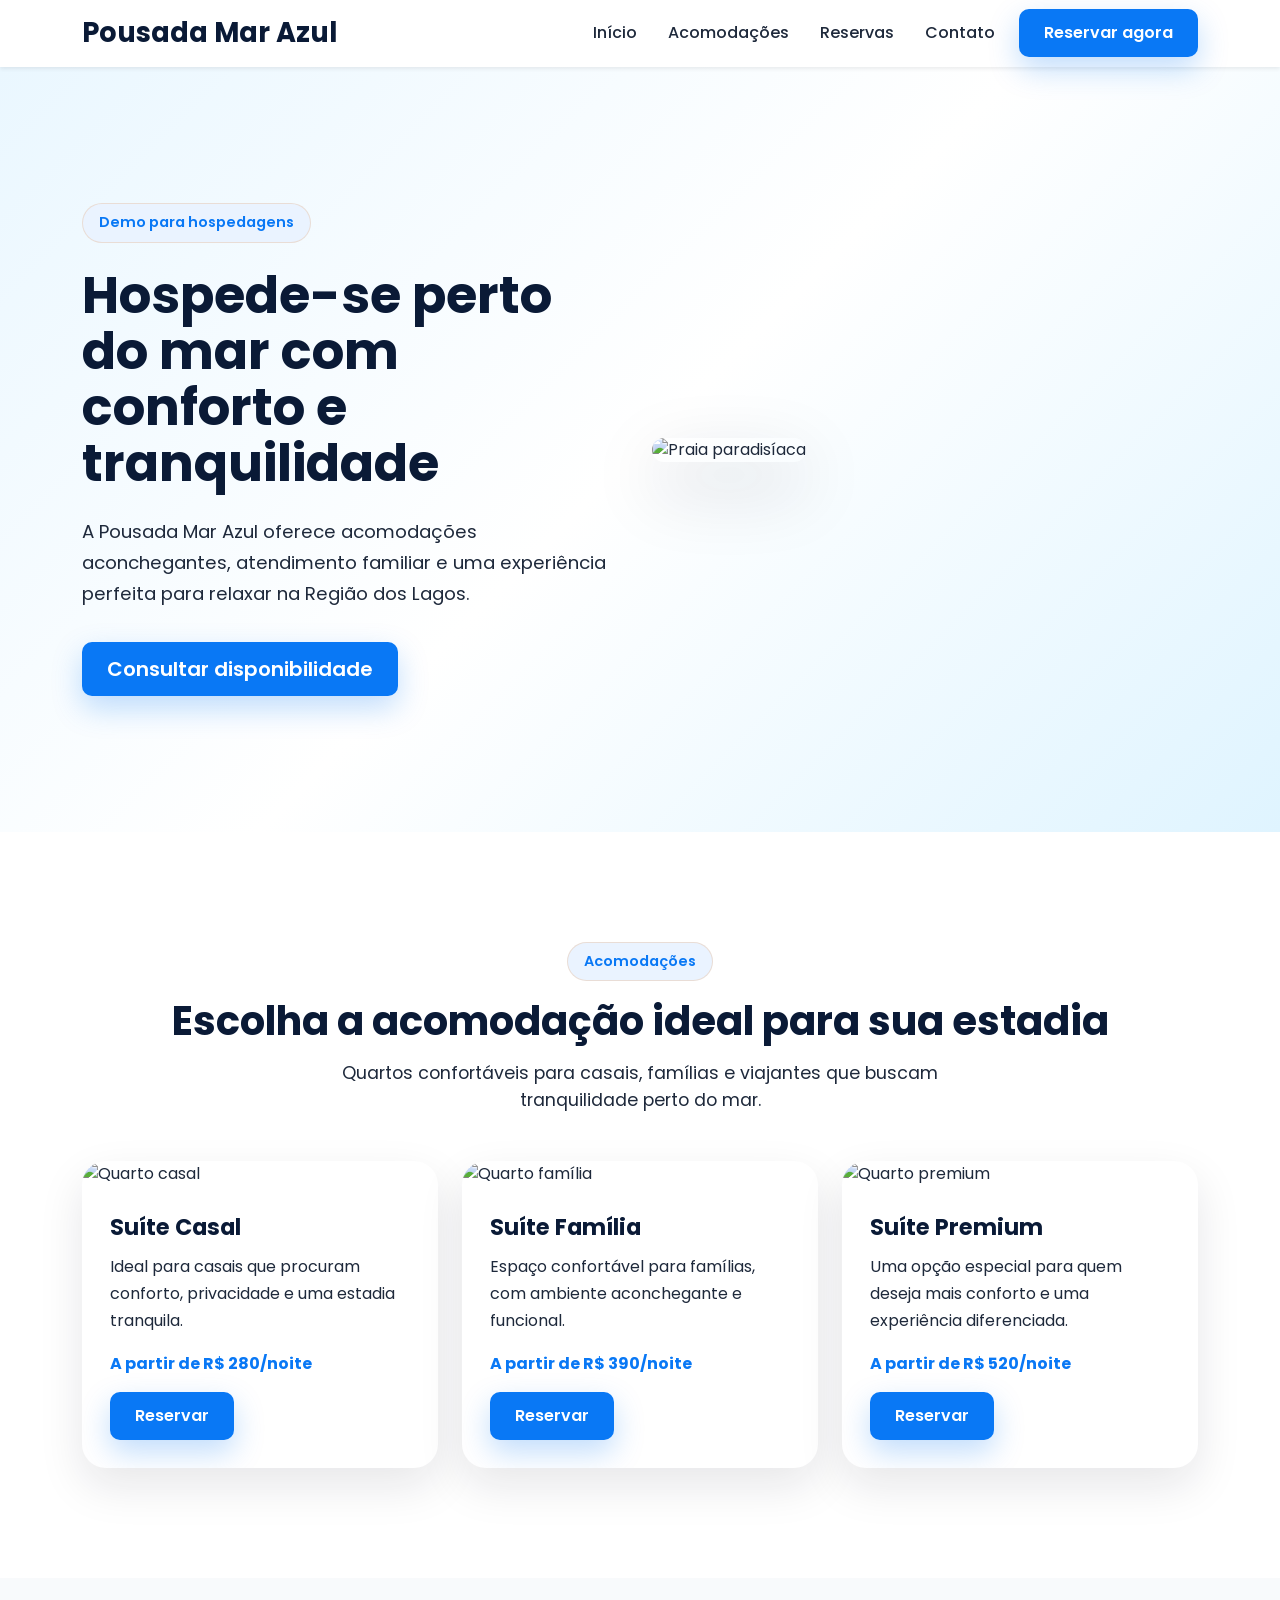
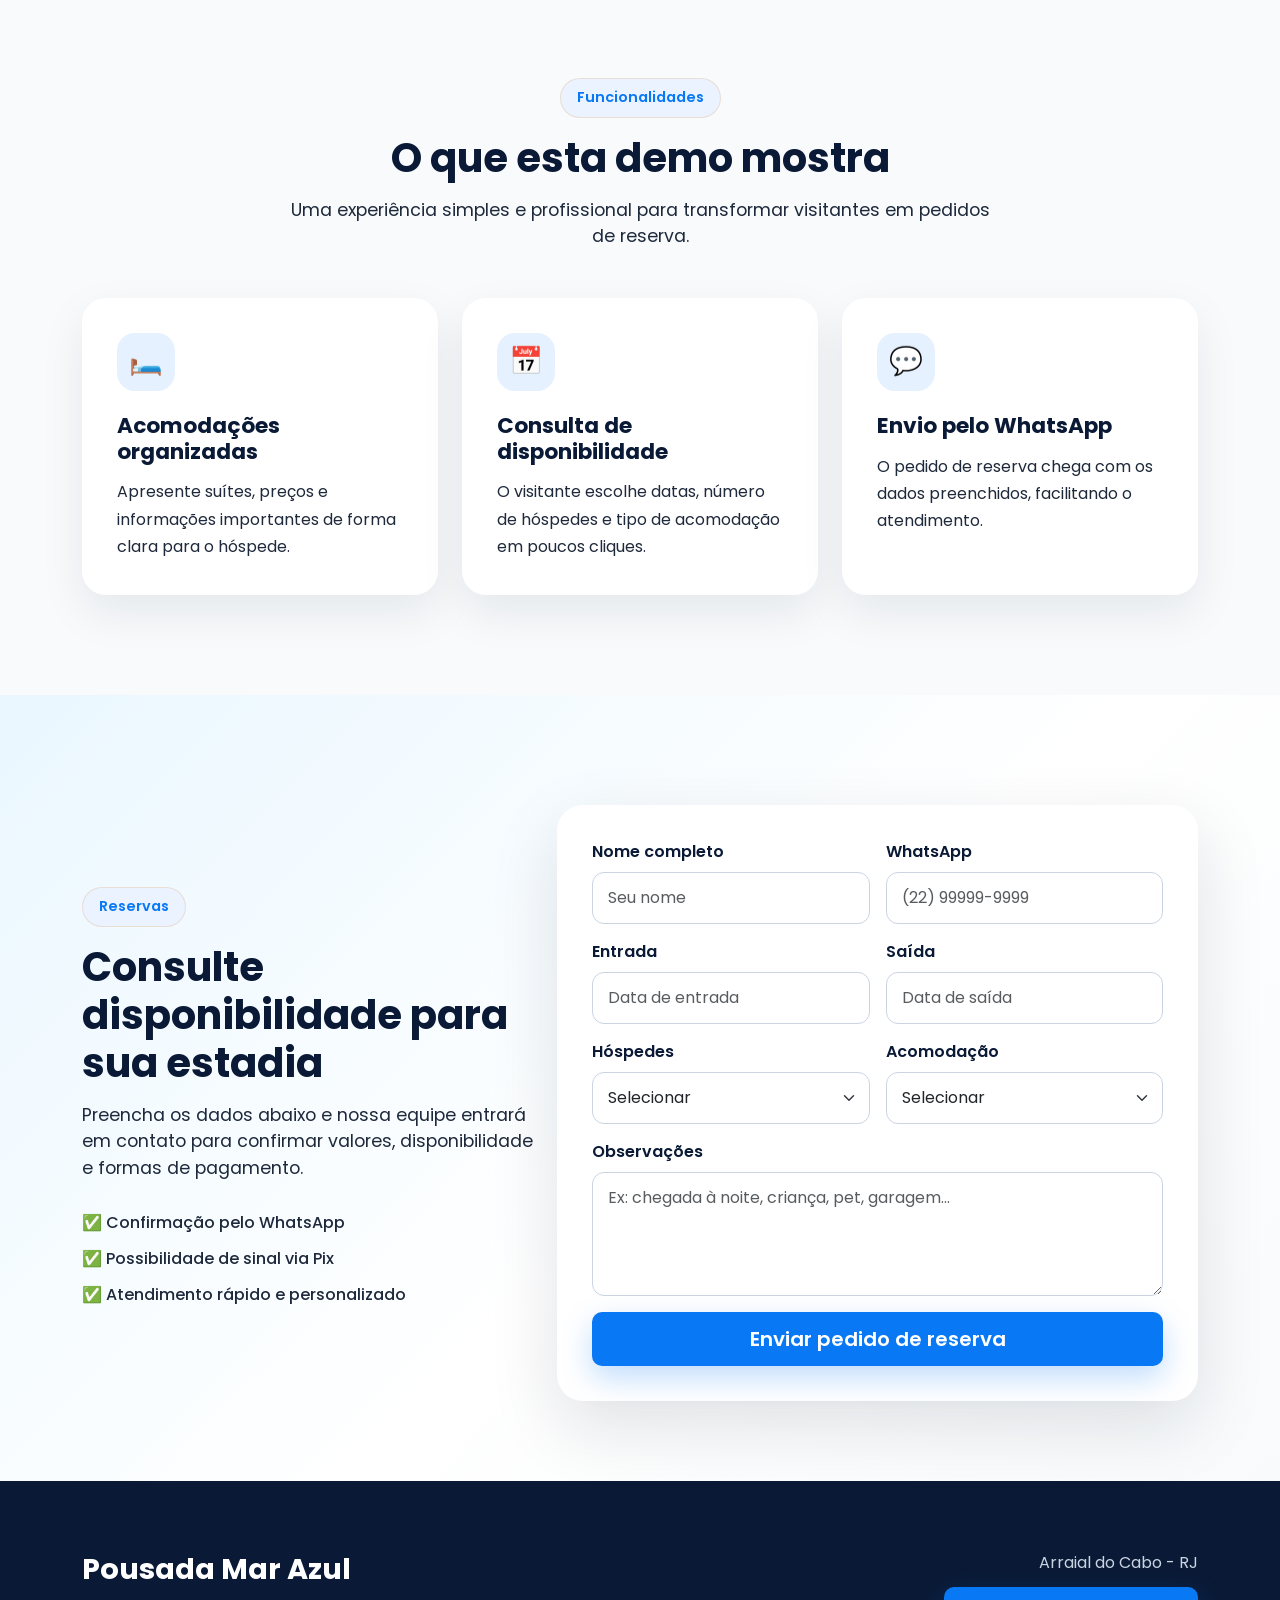
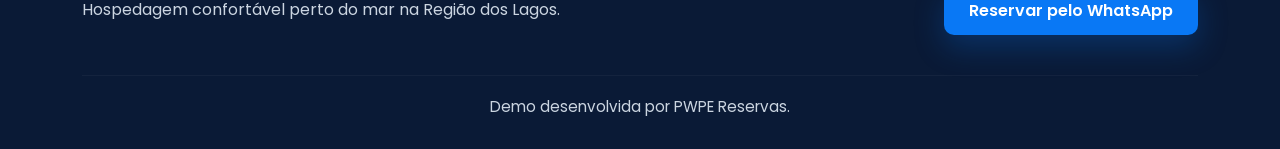
==== commit 5cab0972: "fix: ajustar formato do whatsapp sem emojis" ====
--- a/demo-pousada.html
+++ b/demo-pousada.html
@@ -233,6 +233,96 @@
         </div>
 
     </section>
+
+    <!-- ================= O QUE ESTA DEMO MOSTRA ================= -->
+
+<section class="demo-features-section">
+
+    <div class="container">
+
+        <div class="text-center mb-5">
+
+            <span class="section-badge">
+                Funcionalidades
+            </span>
+
+            <h2 class="section-title mt-3">
+                O que esta demo mostra
+            </h2>
+
+            <p class="section-description">
+                Uma experiência simples e profissional para transformar visitantes em pedidos de reserva.
+            </p>
+
+        </div>
+
+        <div class="row g-4">
+
+            <div class="col-12 col-md-6 col-lg-4">
+
+                <div class="demo-feature-card">
+
+                    <div class="demo-feature-icon">
+                        🛏️
+                    </div>
+
+                    <h3>
+                        Acomodações organizadas
+                    </h3>
+
+                    <p>
+                        Apresente suítes, preços e informações importantes de forma clara para o hóspede.
+                    </p>
+
+                </div>
+
+            </div>
+
+            <div class="col-12 col-md-6 col-lg-4">
+
+                <div class="demo-feature-card">
+
+                    <div class="demo-feature-icon">
+                        📅
+                    </div>
+
+                    <h3>
+                        Consulta de disponibilidade
+                    </h3>
+
+                    <p>
+                        O visitante escolhe datas, número de hóspedes e tipo de acomodação em poucos cliques.
+                    </p>
+
+                </div>
+
+            </div>
+
+            <div class="col-12 col-md-6 col-lg-4">
+
+                <div class="demo-feature-card">
+
+                    <div class="demo-feature-icon">
+                        💬
+                    </div>
+
+                    <h3>
+                        Envio pelo WhatsApp
+                    </h3>
+
+                    <p>
+                        O pedido de reserva chega com os dados preenchidos, facilitando o atendimento.
+                    </p>
+
+                </div>
+
+            </div>
+
+        </div>
+
+    </div>
+
+</section>
 
    <!-- ================= RESERVAS ================= -->
 
--- a/css/style.css
+++ b/css/style.css
@@ -680,6 +680,7 @@
     fill: var(--color-blanco) !important;
 }
 
+
 /* ================= BOTÓN DEMO HERO ================= */
 
 .btn-demo-hero {
@@ -695,6 +696,8 @@
     border-color: var(--color-blanco);
 }
 
+
+
 /* ================= FOOTER POUSADA ================= */
 
 .pousada-footer {
@@ -726,4 +729,89 @@
 .footer-demo-copy p {
     margin: 0;
     font-size: 0.95rem;
+}
+
+/* ================= FUNCIONALIDADES DEMO ================= */
+
+.demo-features-section {
+    padding: 100px 0;
+    background: #F8FAFC;
+}
+
+.demo-feature-card {
+    height: 100%;
+    background: var(--color-blanco);
+    padding: 35px;
+    border-radius: 24px;
+    box-shadow: 0 18px 45px rgba(15, 23, 42, 0.08);
+    transition: 0.3s ease;
+}
+
+.demo-feature-card:hover {
+    transform: translateY(-8px);
+    box-shadow: 0 28px 65px rgba(15, 23, 42, 0.13);
+}
+
+.demo-feature-icon {
+    width: 58px;
+    height: 58px;
+    border-radius: 18px;
+    background: rgba(9, 120, 245, 0.10);
+    display: flex;
+    align-items: center;
+    justify-content: center;
+    font-size: 1.7rem;
+    margin-bottom: 22px;
+}
+
+.demo-feature-card h3 {
+    color: var(--color-primario);
+    font-size: 1.35rem;
+    font-weight: 700;
+    margin-bottom: 14px;
+}
+
+.demo-feature-card p {
+    color: var(--color-texto);
+    line-height: 1.7;
+    margin: 0;
+}
+
+
+/* ================= FIX LINEA CALENDARIO ================= */
+
+.flatpickr-calendar,
+.flatpickr-calendar * {
+    box-shadow: none;
+}
+
+.flatpickr-weekdays {
+    background: var(--color-secundario) !important;
+    border: none !important;
+    margin: 0 !important;
+    padding: 0 !important;
+}
+
+.flatpickr-weekdaycontainer {
+    background: var(--color-secundario) !important;
+    border: none !important;
+}
+
+.flatpickr-days {
+    border: none !important;
+    margin-top: 0 !important;
+    background: var(--color-blanco) !important;
+}
+
+.flatpickr-innerContainer,
+.flatpickr-rContainer,
+.dayContainer {
+    border: none !important;
+    background: var(--color-blanco) !important;
+}
+
+span.flatpickr-weekday {
+    background: var(--color-secundario) !important;
+    color: var(--color-blanco) !important;
+    border: none !important;
 }
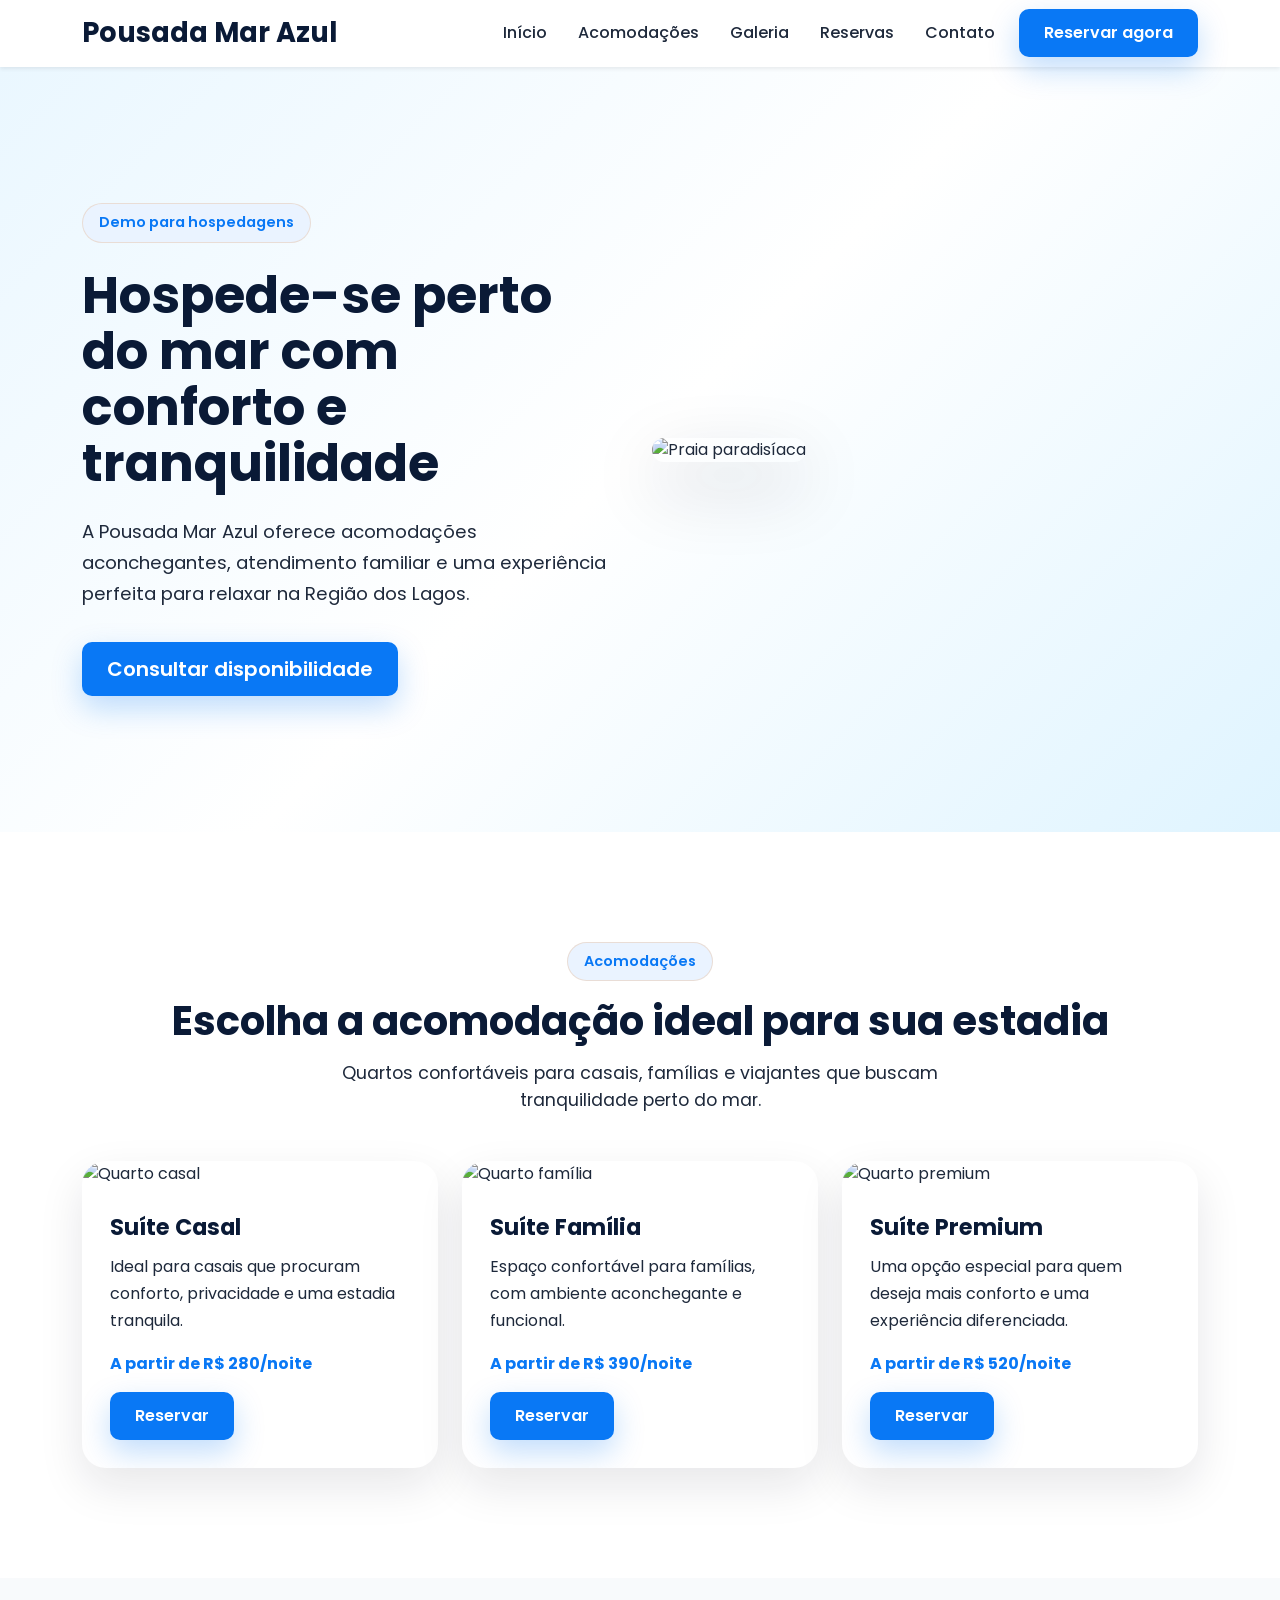
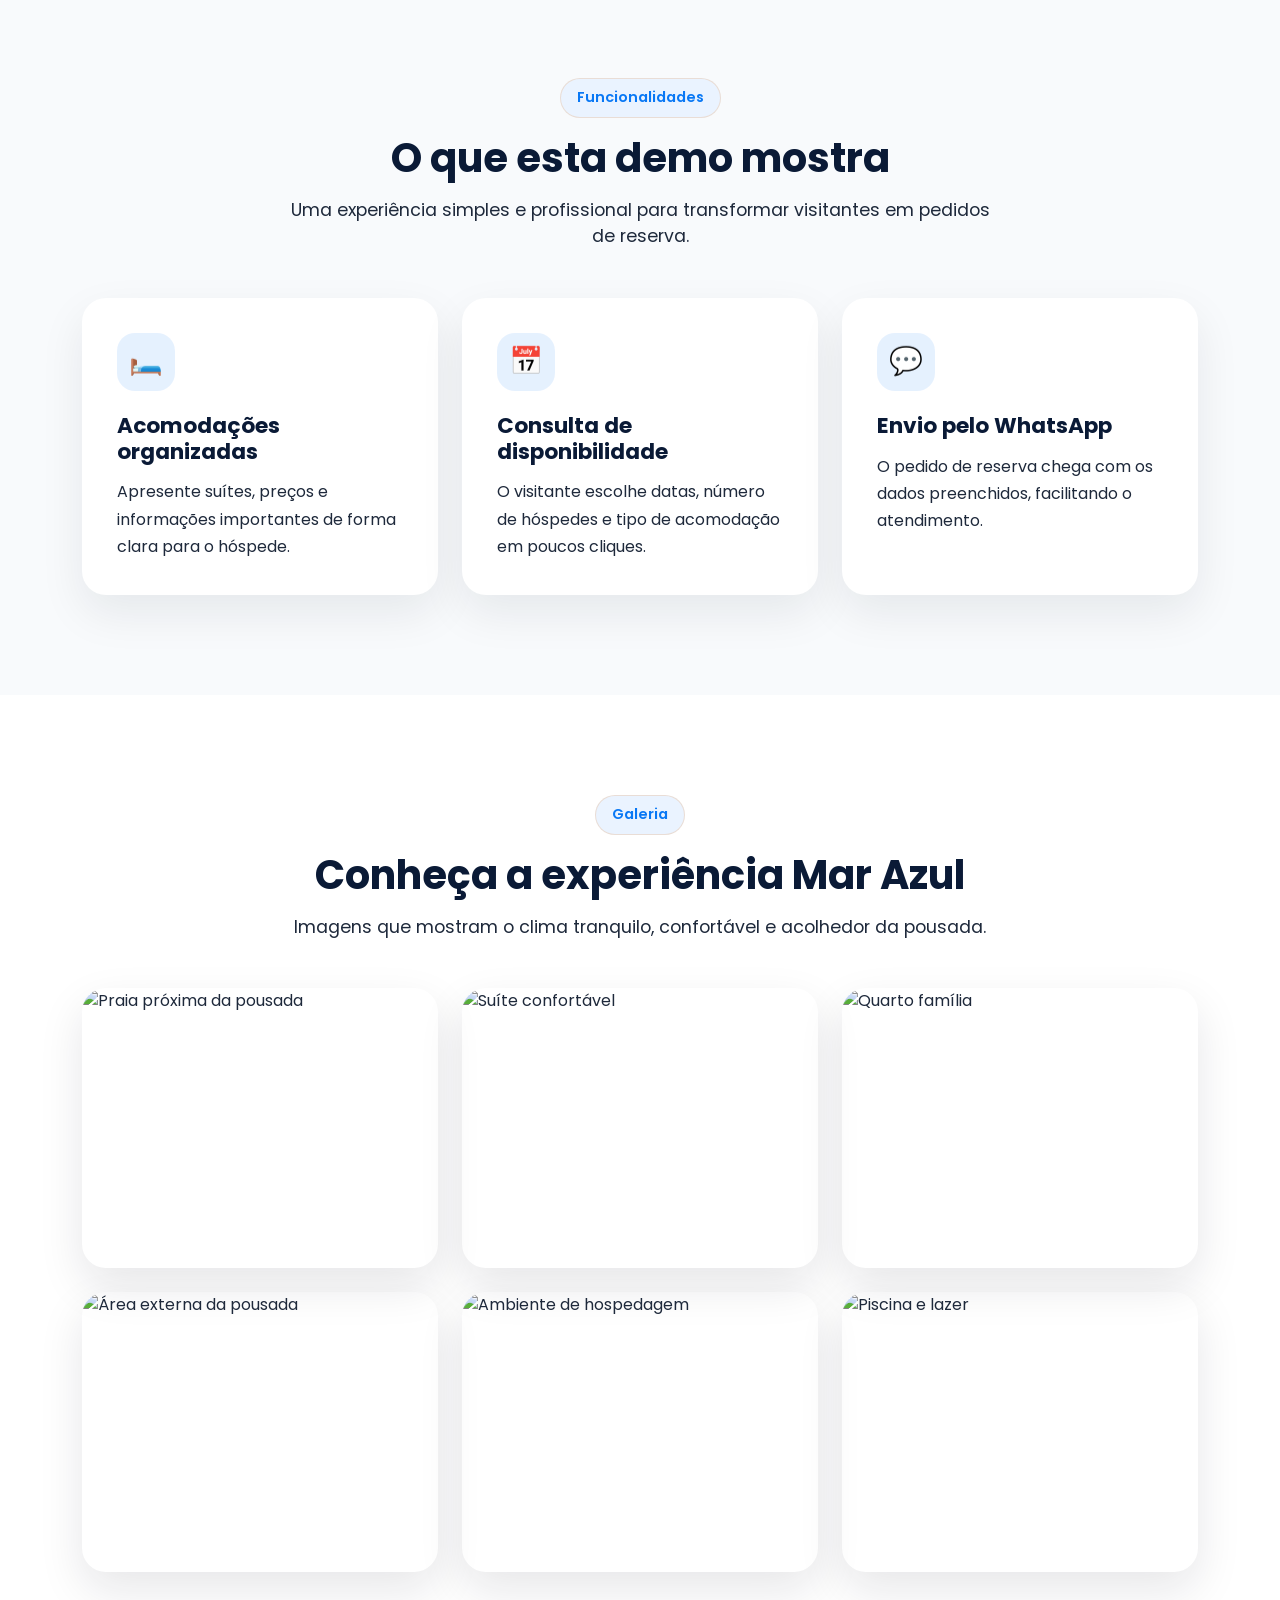
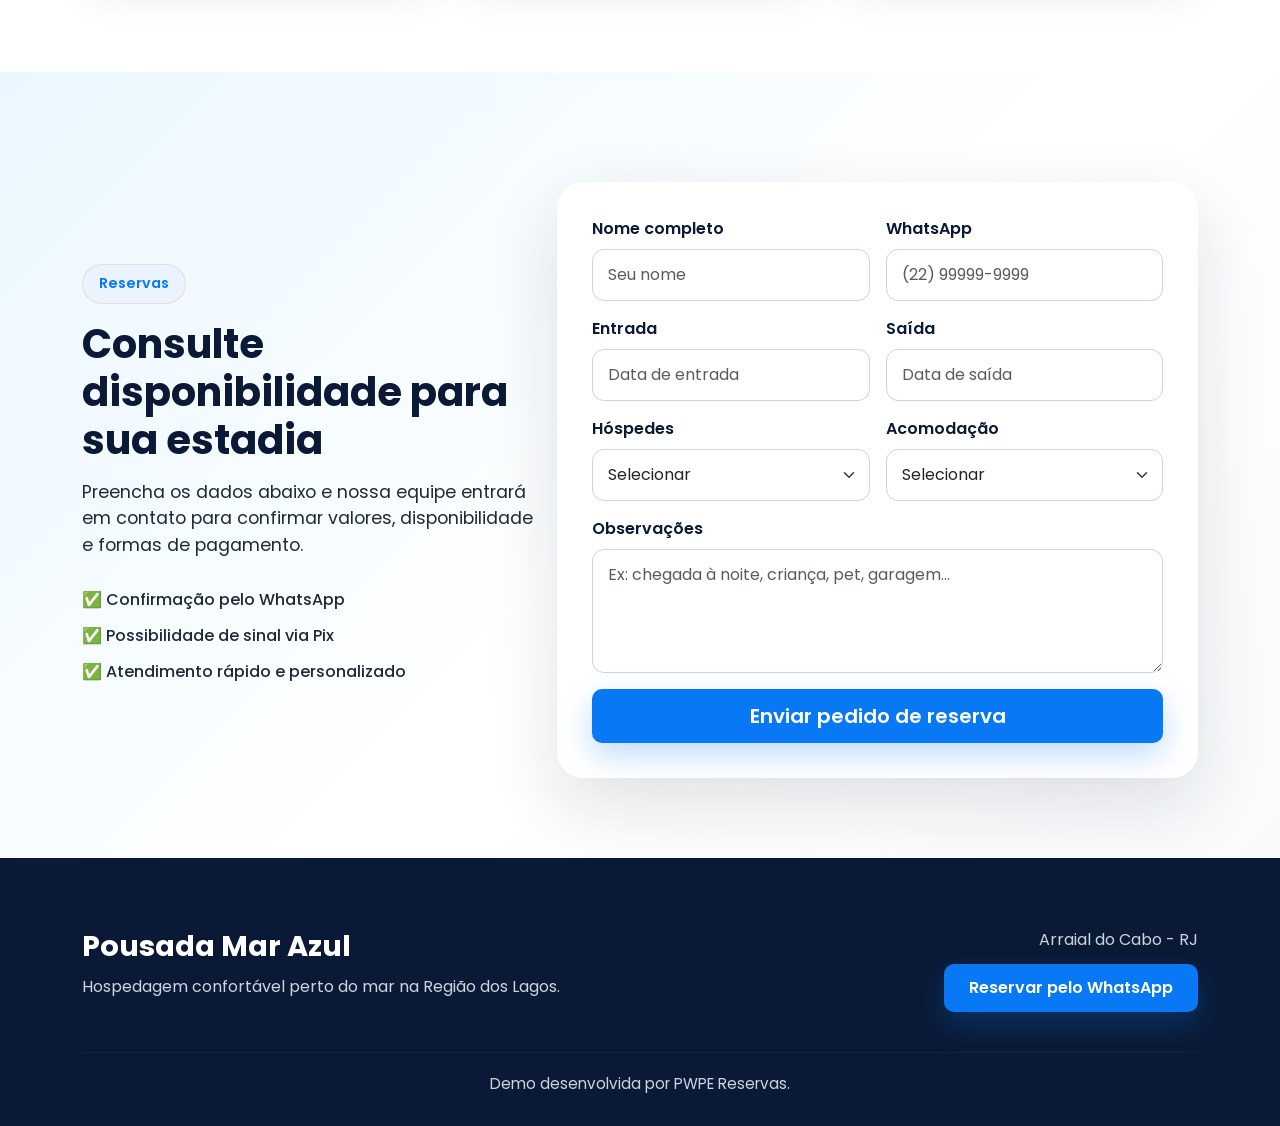
==== commit 7c2c1432: "feat: agregar galeria a demo de pousada" ====
--- a/demo-pousada.html
+++ b/demo-pousada.html
@@ -7,6 +7,8 @@
     <meta name="viewport" content="width=device-width, initial-scale=1.0">
 
     <title>Pousada Mar Azul | Demo PWPE</title>
+
+    <link rel="icon" type="image/png" href="img/logo/favicon.png?v=2">
 
     <!-- Fuente Poppins -->
     <link rel="preconnect" href="https://fonts.googleapis.com">
@@ -59,6 +61,10 @@
                     </li>
 
                     <li class="nav-item">
+    <a class="nav-link" href="#galeria">Galeria</a>
+</li>
+
+                    <li class="nav-item">
                         <a class="nav-link" href="#reservas">Reservas</a>
                     </li>
 
@@ -314,6 +320,90 @@
                         O pedido de reserva chega com os dados preenchidos, facilitando o atendimento.
                     </p>
 
+                </div>
+
+            </div>
+
+        </div>
+
+    </div>
+
+</section>
+
+<!-- ================= GALERIA ================= -->
+
+<section id="galeria" class="gallery-section">
+
+    <div class="container">
+
+        <div class="text-center mb-5">
+
+            <span class="section-badge">
+                Galeria
+            </span>
+
+            <h2 class="section-title mt-3">
+                Conheça a experiência Mar Azul
+            </h2>
+
+            <p class="section-description">
+                Imagens que mostram o clima tranquilo, confortável e acolhedor da pousada.
+            </p>
+
+        </div>
+
+        <div class="row g-4">
+
+            <div class="col-12 col-md-6 col-lg-4">
+
+                <div class="gallery-card">
+                    <img src="https://images.unsplash.com/photo-1507525428034-b723cf961d3e?w=900"
+                         alt="Praia próxima da pousada">
+                </div>
+
+            </div>
+
+            <div class="col-12 col-md-6 col-lg-4">
+
+                <div class="gallery-card">
+                    <img src="https://images.unsplash.com/photo-1566665797739-1674de7a421a?w=900"
+                         alt="Suíte confortável">
+                </div>
+
+            </div>
+
+            <div class="col-12 col-md-6 col-lg-4">
+
+                <div class="gallery-card">
+                    <img src="https://images.unsplash.com/photo-1590490360182-c33d57733427?w=900"
+                         alt="Quarto família">
+                </div>
+
+            </div>
+
+            <div class="col-12 col-md-6 col-lg-4">
+
+                <div class="gallery-card">
+                    <img src="https://images.unsplash.com/photo-1551882547-ff40c63fe5fa?w=900"
+                         alt="Área externa da pousada">
+                </div>
+
+            </div>
+
+            <div class="col-12 col-md-6 col-lg-4">
+
+                <div class="gallery-card">
+                    <img src="https://images.unsplash.com/photo-1520250497591-112f2f40a3f4?w=900"
+                         alt="Ambiente de hospedagem">
+                </div>
+
+            </div>
+
+            <div class="col-12 col-md-6 col-lg-4">
+
+                <div class="gallery-card">
+                    <img src="https://images.unsplash.com/photo-1540541338287-41700207dee6?w=900"
+                         alt="Piscina e lazer">
                 </div>
 
             </div>
--- a/css/style.css
+++ b/css/style.css
@@ -814,4 +814,29 @@
     background: var(--color-secundario) !important;
     color: var(--color-blanco) !important;
     border: none !important;
+}
+
+/* ================= GALERIA POUSADA ================= */
+
+.gallery-section {
+    padding: 100px 0;
+    background: var(--color-blanco);
+}
+
+.gallery-card {
+    height: 280px;
+    border-radius: 24px;
+    overflow: hidden;
+    box-shadow: 0 18px 45px rgba(15, 23, 42, 0.10);
+}
+
+.gallery-card img {
+    width: 100%;
+    height: 100%;
+    object-fit: cover;
+    transition: 0.4s ease;
+}
+
+.gallery-card:hover img {
+    transform: scale(1.08);
 }
